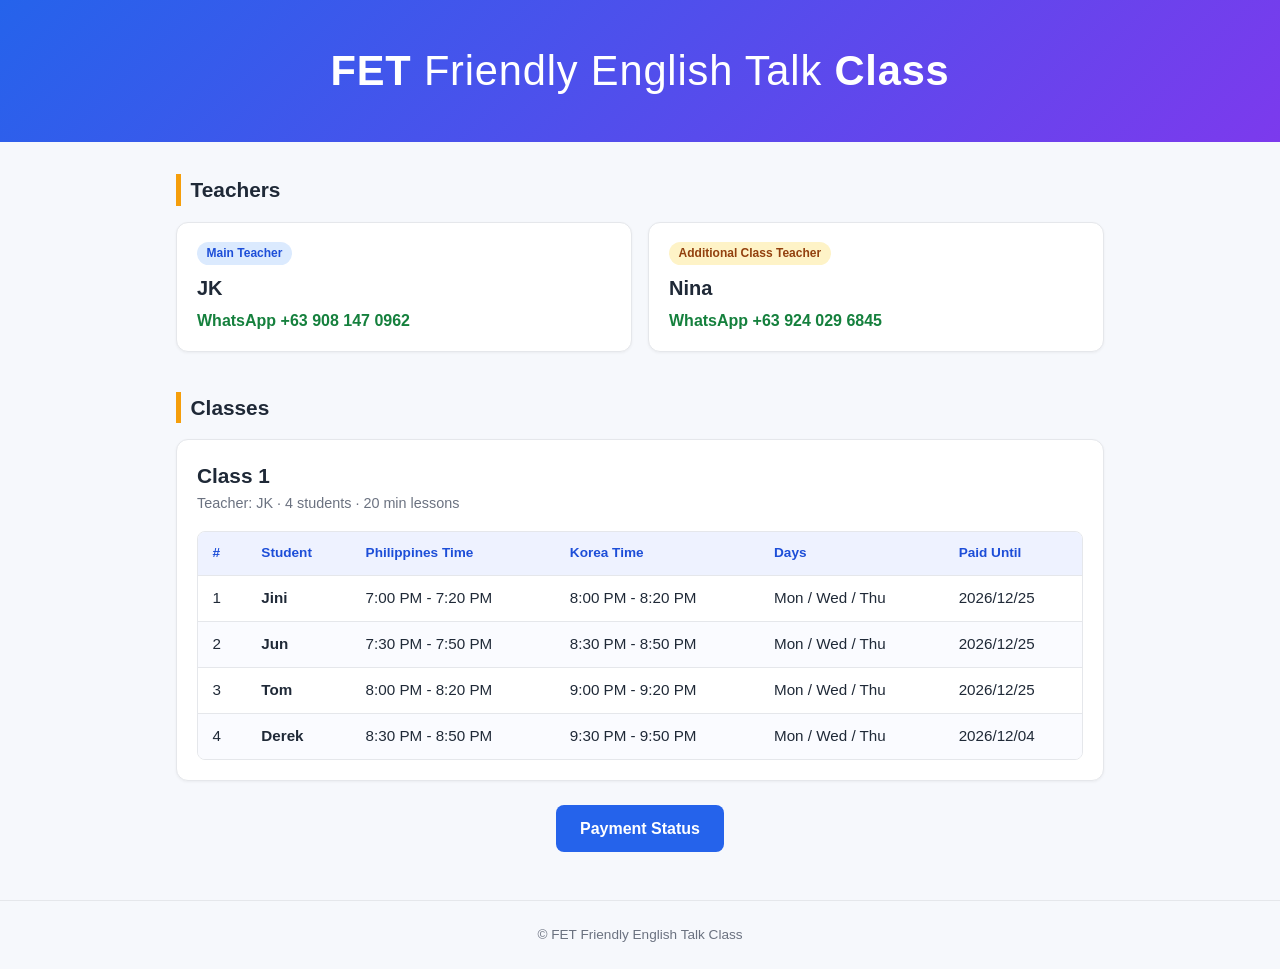
==== index.html @ 056a5c0e "파일 만들기 작성" ====
<!DOCTYPE html>
<html lang="en">
<head>
  <meta charset="UTF-8">
  <meta name="viewport" content="width=device-width, initial-scale=1">
  <title>FET Friendly English Talk Class</title>
  <link rel="stylesheet" href="css/style.css">
</head>
<body>
  <header class="site-header">
    <h1>FET <span>Friendly English Talk</span> Class</h1>
  </header>

  <main>
    <section class="teachers" aria-labelledby="teachers-title">
      <h2 id="teachers-title">Teachers</h2>
      <ul class="teacher-list">
        <li class="teacher-card">
          <span class="badge">Main Teacher</span>
          <h3>JK</h3>
          <a href="https://wa.me/639081470962" target="_blank" rel="noopener">
            WhatsApp +63 908 147 0962
          </a>
        </li>
        <li class="teacher-card">
          <span class="badge badge-sub">Additional Class Teacher</span>
          <h3>Nina</h3>
          <a href="https://wa.me/639240296845" target="_blank" rel="noopener">
            WhatsApp +63 924 029 6845
          </a>
        </li>
      </ul>
    </section>

    <section class="classes" aria-labelledby="classes-title">
      <h2 id="classes-title">Classes</h2>

      <article class="class-card" id="class-1" data-class="class1">
        <div class="class-head">
          <div>
            <h3>Class 1</h3>
            <p class="meta">Teacher: JK &middot; 4 students &middot; 20 min lessons</p>
          </div>
        </div>

        <div class="table-wrap">
          <table class="schedule">
            <thead>
              <tr>
                <th>#</th>
                <th>Student</th>
                <th>Philippines Time</th>
                <th>Korea Time</th>
                <th>Days</th>
                <th>Paid Until</th>
              </tr>
            </thead>
            <tbody data-class="class1"></tbody>
          </table>
        </div>
      </article>

      <div class="payment-link">
        <a class="btn" href="payment.html">Payment Status</a>
      </div>
    </section>
  </main>

  <footer class="site-footer">
    &copy; FET Friendly English Talk Class
  </footer>

  <script src="js/main.js"></script>
</body>
</html>
---- css/style.css ----
:root {
  --bg: #f6f8fc;
  --card: #ffffff;
  --text: #1f2937;
  --muted: #6b7280;
  --primary: #2563eb;
  --primary-dark: #1d4ed8;
  --accent: #f59e0b;
  --border: #e5e7eb;
}

* { box-sizing: border-box; }

[hidden] { display: none !important; }

body {
  margin: 0;
  font-family: -apple-system, BlinkMacSystemFont, "Segoe UI", Roboto, "Noto Sans KR", sans-serif;
  background: var(--bg);
  color: var(--text);
  line-height: 1.5;
}

.site-header {
  background: linear-gradient(135deg, var(--primary), #7c3aed);
  color: #fff;
  text-align: center;
  padding: 2.5rem 1rem;
}

.site-header h1 {
  margin: 0;
  font-size: clamp(1.6rem, 5vw, 2.6rem);
  letter-spacing: 0.02em;
}

.site-header h1 span { font-weight: 400; }

main {
  max-width: 960px;
  margin: 0 auto;
  padding: 2rem 1rem 3rem;
}

h2 {
  margin: 0 0 1rem;
  font-size: 1.3rem;
  border-left: 5px solid var(--accent);
  padding-left: 0.6rem;
}

section + section { margin-top: 2.5rem; }

/* Teachers */
.teacher-list {
  list-style: none;
  margin: 0;
  padding: 0;
  display: grid;
  grid-template-columns: repeat(auto-fit, minmax(240px, 1fr));
  gap: 1rem;
}

.teacher-card {
  background: var(--card);
  border: 1px solid var(--border);
  border-radius: 12px;
  padding: 1.1rem 1.25rem;
  box-shadow: 0 1px 3px rgba(0, 0, 0, 0.05);
}

.teacher-card h3 { margin: 0.5rem 0 0.4rem; font-size: 1.25rem; }

.teacher-card a {
  color: #15803d;
  font-weight: 600;
  text-decoration: none;
}

.teacher-card a:hover { text-decoration: underline; }

.badge {
  display: inline-block;
  font-size: 0.75rem;
  font-weight: 600;
  padding: 0.15rem 0.6rem;
  border-radius: 999px;
  background: #dbeafe;
  color: var(--primary-dark);
}

.badge-sub { background: #fef3c7; color: #92400e; }

/* Classes */
.class-card {
  background: var(--card);
  border: 1px solid var(--border);
  border-radius: 12px;
  padding: 1.25rem;
  box-shadow: 0 1px 3px rgba(0, 0, 0, 0.05);
}

.class-card + .class-card { margin-top: 1.5rem; }

.class-head {
  display: flex;
  flex-wrap: wrap;
  align-items: center;
  justify-content: space-between;
  gap: 0.75rem;
  margin-bottom: 1rem;
}

.class-head h3 { margin: 0; font-size: 1.3rem; }
.meta { margin: 0.15rem 0 0; color: var(--muted); font-size: 0.9rem; }

.table-wrap {
  border: 1px solid var(--border);
  border-radius: 8px;
  overflow-x: auto;
}

.schedule {
  width: 100%;
  border-collapse: collapse;
  font-size: 0.95rem;
}

.schedule th,
.schedule td {
  padding: 0.7rem 0.9rem;
  text-align: left;
  white-space: nowrap;
  border-bottom: 1px solid var(--border);
}

.schedule thead th {
  background: #eef2ff;
  color: var(--primary-dark);
  font-size: 0.85rem;
}

.schedule tbody tr:last-child td { border-bottom: 0; }
.schedule tbody tr:nth-child(even) { background: #fafbff; }
.schedule tbody td:nth-child(2) { font-weight: 600; }

.site-footer {
  text-align: center;
  color: var(--muted);
  font-size: 0.85rem;
  padding: 1.5rem 1rem;
  border-top: 1px solid var(--border);
}

@media (max-width: 600px) {
  .schedule thead { display: none; }
  .schedule, .schedule tbody, .schedule tr, .schedule td { display: block; width: 100%; }
  .schedule tbody tr { padding: 0.5rem 0; border-bottom: 1px solid var(--border); }
  .schedule tbody tr:last-child { border-bottom: 0; }
  .schedule td { display: flex; justify-content: space-between; gap: 1rem; border: 0; padding: 0.3rem 0.9rem; }
  .schedule td::before { content: attr(data-label); color: var(--muted); font-size: 0.85rem; }
}

/* Payment */
.payment-link { margin-top: 1.5rem; text-align: center; }

.btn {
  display: inline-block;
  background: var(--primary);
  color: #fff;
  border: 0;
  cursor: pointer;
  text-decoration: none;
  font-weight: 600;
  font-size: 1rem;
  padding: 0.7rem 1.5rem;
  border-radius: 8px;
}

.btn:hover { background: var(--primary-dark); }

main.narrow { max-width: 480px; }

.lock-box {
  background: var(--card);
  border: 1px solid var(--border);
  border-radius: 12px;
  padding: 1.5rem;
  display: flex;
  flex-direction: column;
  gap: 0.75rem;
}

.lock-box input {
  font-size: 1.1rem;
  padding: 0.6rem 0.8rem;
  border: 1px solid var(--border);
  border-radius: 8px;
}

.error { margin: 0; color: #dc2626; font-size: 0.9rem; }

.payment-list {
  margin: 0;
  background: var(--card);
  border: 1px solid var(--border);
  border-radius: 12px;
  padding: 1.25rem 1.5rem;
}

.payment-list dt { color: var(--muted); font-size: 0.9rem; }
.payment-list dd { margin: 0.1rem 0 1rem; font-size: 1.6rem; font-weight: 700; }
.payment-list dd:last-child { margin-bottom: 0; }

.back { text-align: center; margin-top: 1.5rem; }
.back a { color: var(--primary); text-decoration: none; }
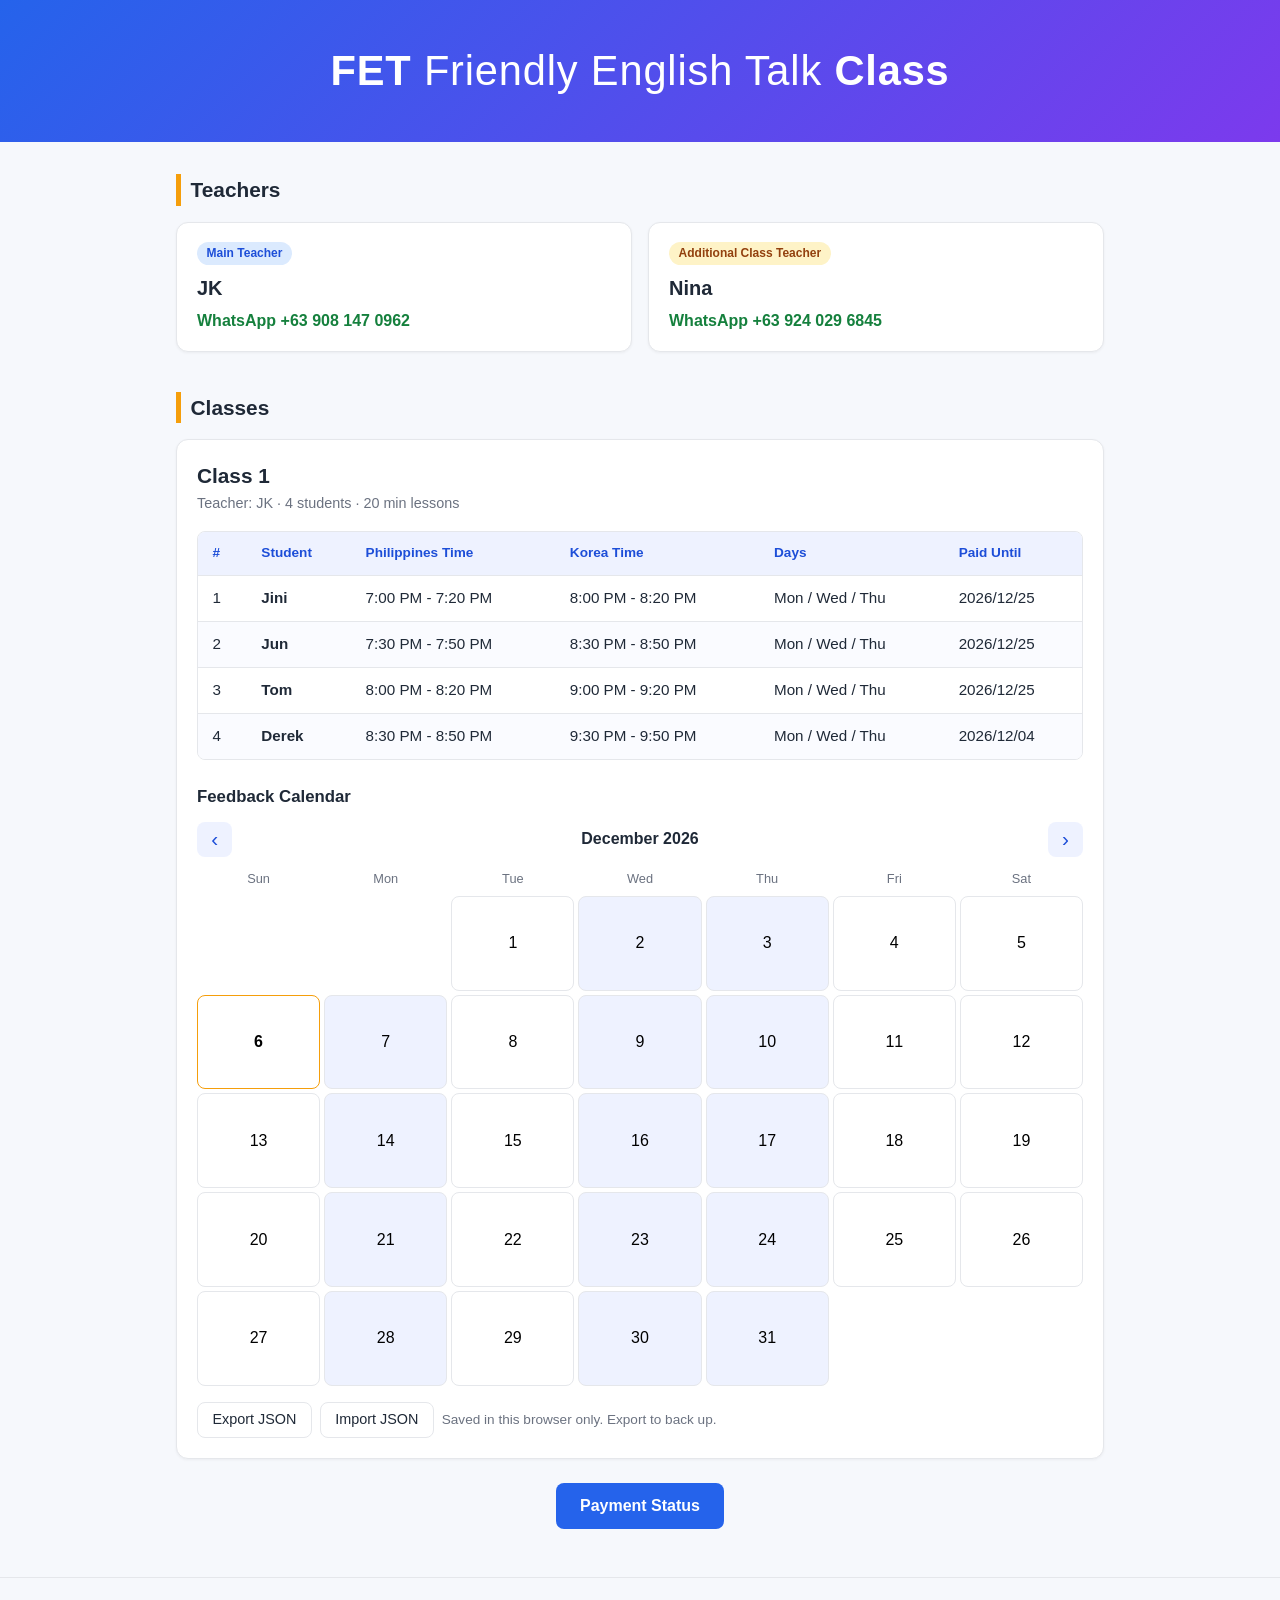
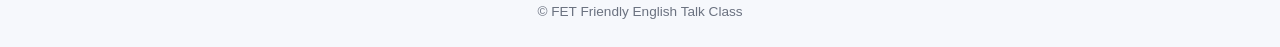
==== commit 1aac8564: "feedback add" ====
--- a/index.html
+++ b/index.html
@@ -58,6 +58,8 @@
             <tbody data-class="class1"></tbody>
           </table>
         </div>
+
+        <div class="feedback" data-class="class1"></div>
       </article>
 
       <div class="payment-link">
@@ -71,5 +73,6 @@
   </footer>
 
   <script src="js/main.js"></script>
+  <script src="js/feedback.js"></script>
 </body>
 </html>
--- a/css/style.css
+++ b/css/style.css
@@ -143,6 +143,122 @@
 .schedule tbody tr:last-child td { border-bottom: 0; }
 .schedule tbody tr:nth-child(even) { background: #fafbff; }
 .schedule tbody td:nth-child(2) { font-weight: 600; }
+
+/* Feedback calendar */
+.feedback { margin-top: 1.5rem; }
+.feedback-title { margin: 0 0 0.75rem; font-size: 1.05rem; }
+
+.cal-nav {
+  display: flex;
+  align-items: center;
+  justify-content: space-between;
+  margin-bottom: 0.5rem;
+}
+
+.cal-btn {
+  background: #eef2ff;
+  color: var(--primary-dark);
+  border: 0;
+  border-radius: 8px;
+  width: 2.2rem;
+  height: 2.2rem;
+  font-size: 1.3rem;
+  cursor: pointer;
+}
+
+.cal-btn:hover { background: #dbe4ff; }
+
+.cal-grid {
+  display: grid;
+  grid-template-columns: repeat(7, 1fr);
+  gap: 4px;
+}
+
+.cal-dow {
+  text-align: center;
+  font-size: 0.8rem;
+  color: var(--muted);
+  padding: 0.25rem 0;
+}
+
+.cal-day {
+  position: relative;
+  aspect-ratio: 1.3;
+  min-height: 2.4rem;
+  background: var(--card);
+  border: 1px solid var(--border);
+  border-radius: 8px;
+  font: inherit;
+  cursor: pointer;
+}
+
+.cal-day:hover { border-color: var(--primary); }
+.cal-day.is-class { background: #eef2ff; }
+.cal-day.is-today { font-weight: 700; border-color: var(--accent); }
+.cal-day.is-selected { background: var(--primary); border-color: var(--primary); color: #fff; }
+
+.cal-day.has-feedback::after {
+  content: "";
+  position: absolute;
+  bottom: 4px;
+  left: 50%;
+  width: 6px;
+  height: 6px;
+  margin-left: -3px;
+  border-radius: 50%;
+  background: #16a34a;
+}
+
+.cal-day.is-selected.has-feedback::after { background: #fff; }
+
+.fb-panel {
+  margin-top: 1rem;
+  padding: 1rem;
+  border: 1px solid var(--border);
+  border-radius: 8px;
+  background: #fafbff;
+}
+
+.fb-date { margin: 0 0 0.75rem; font-size: 1rem; }
+.fb-field { display: block; margin-bottom: 0.75rem; }
+.fb-name { display: block; font-weight: 600; font-size: 0.9rem; margin-bottom: 0.2rem; }
+
+.fb-field textarea {
+  width: 100%;
+  font: inherit;
+  padding: 0.5rem 0.7rem;
+  border: 1px solid var(--border);
+  border-radius: 8px;
+  resize: vertical;
+}
+
+.fb-actions, .fb-tools {
+  display: flex;
+  flex-wrap: wrap;
+  align-items: center;
+  gap: 0.5rem;
+}
+
+.fb-tools { margin-top: 1rem; }
+.fb-hint, .fb-status { color: var(--muted); font-size: 0.85rem; }
+.fb-status { color: #16a34a; }
+.fb-status.is-error { color: #dc2626; }
+
+.btn-small {
+  background: #fff;
+  color: var(--text);
+  border: 1px solid var(--border);
+  border-radius: 8px;
+  padding: 0.4rem 0.9rem;
+  font: inherit;
+  font-size: 0.9rem;
+  cursor: pointer;
+}
+
+.btn-small:hover { border-color: var(--primary); }
+.btn-primary { background: var(--primary); border-color: var(--primary); color: #fff; }
+.btn-primary:hover { background: var(--primary-dark); }
+.btn-danger { color: #dc2626; }
 
 .site-footer {
   text-align: center;
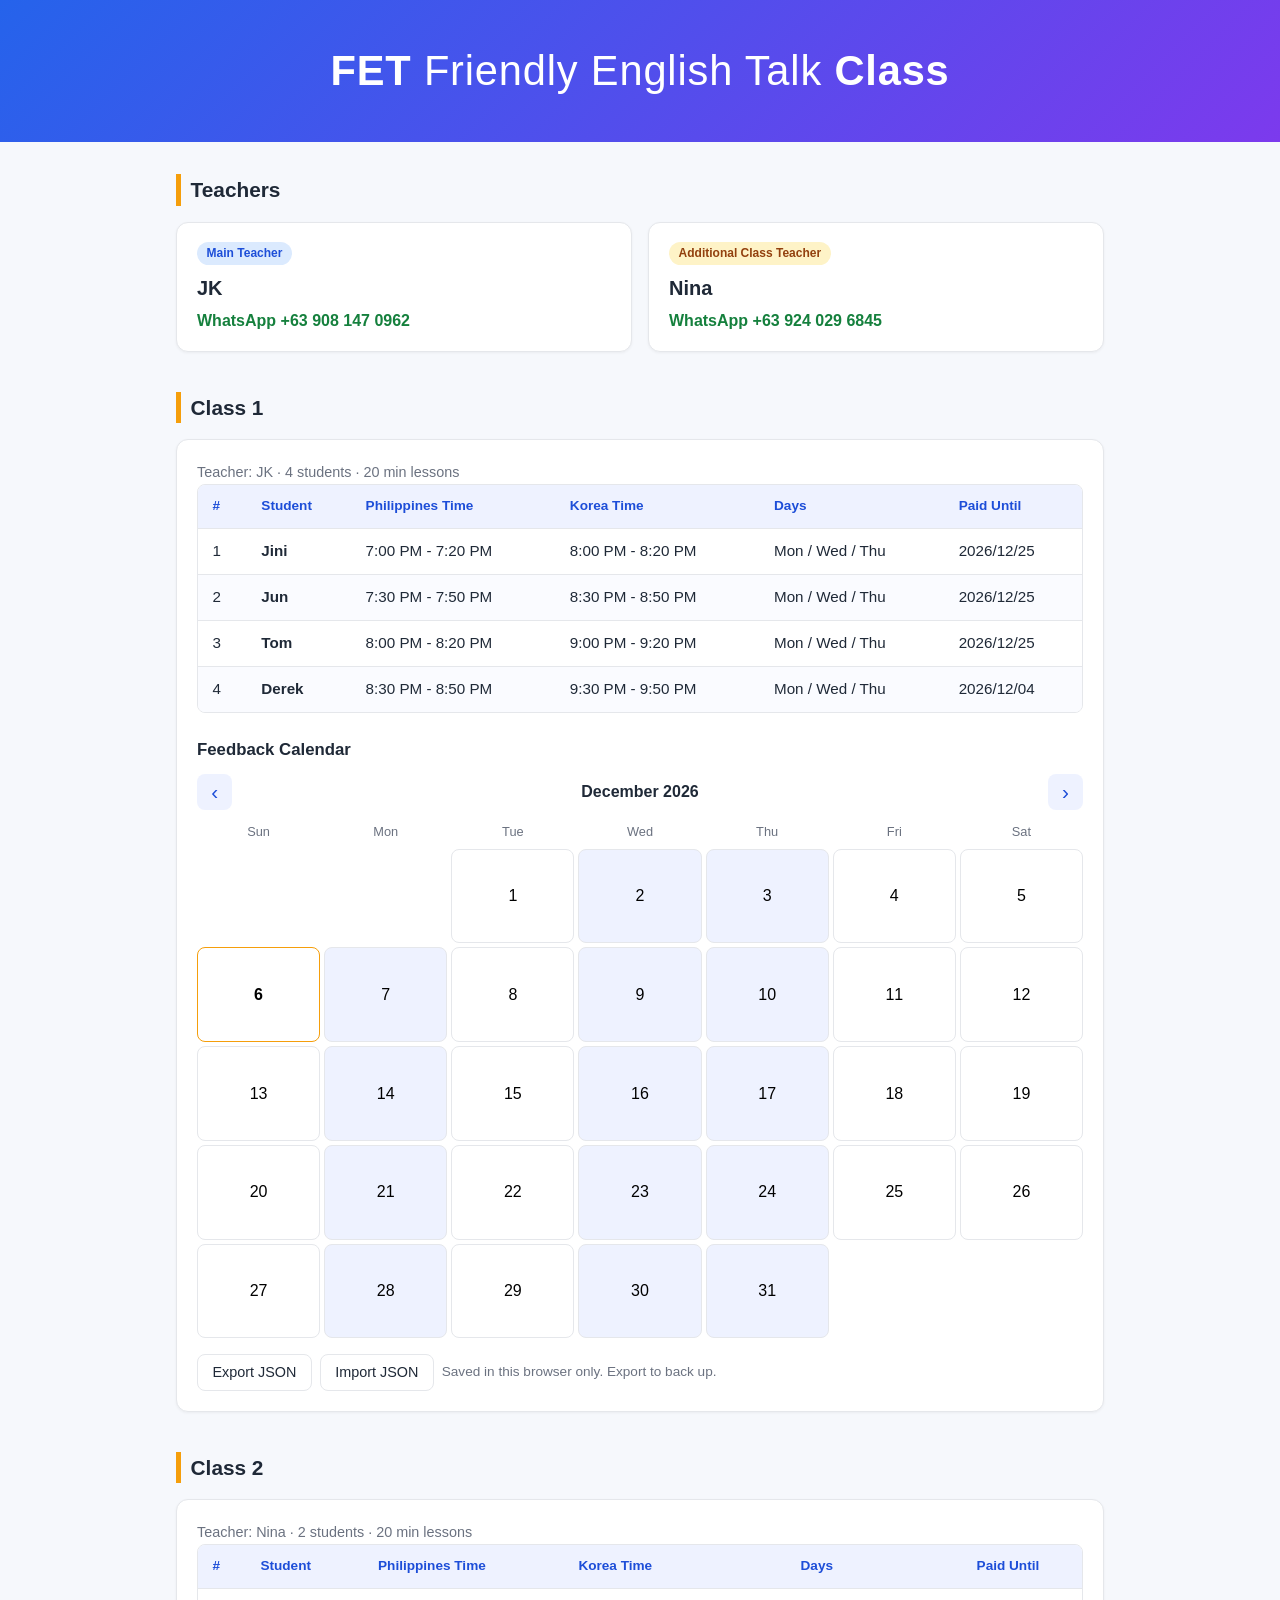
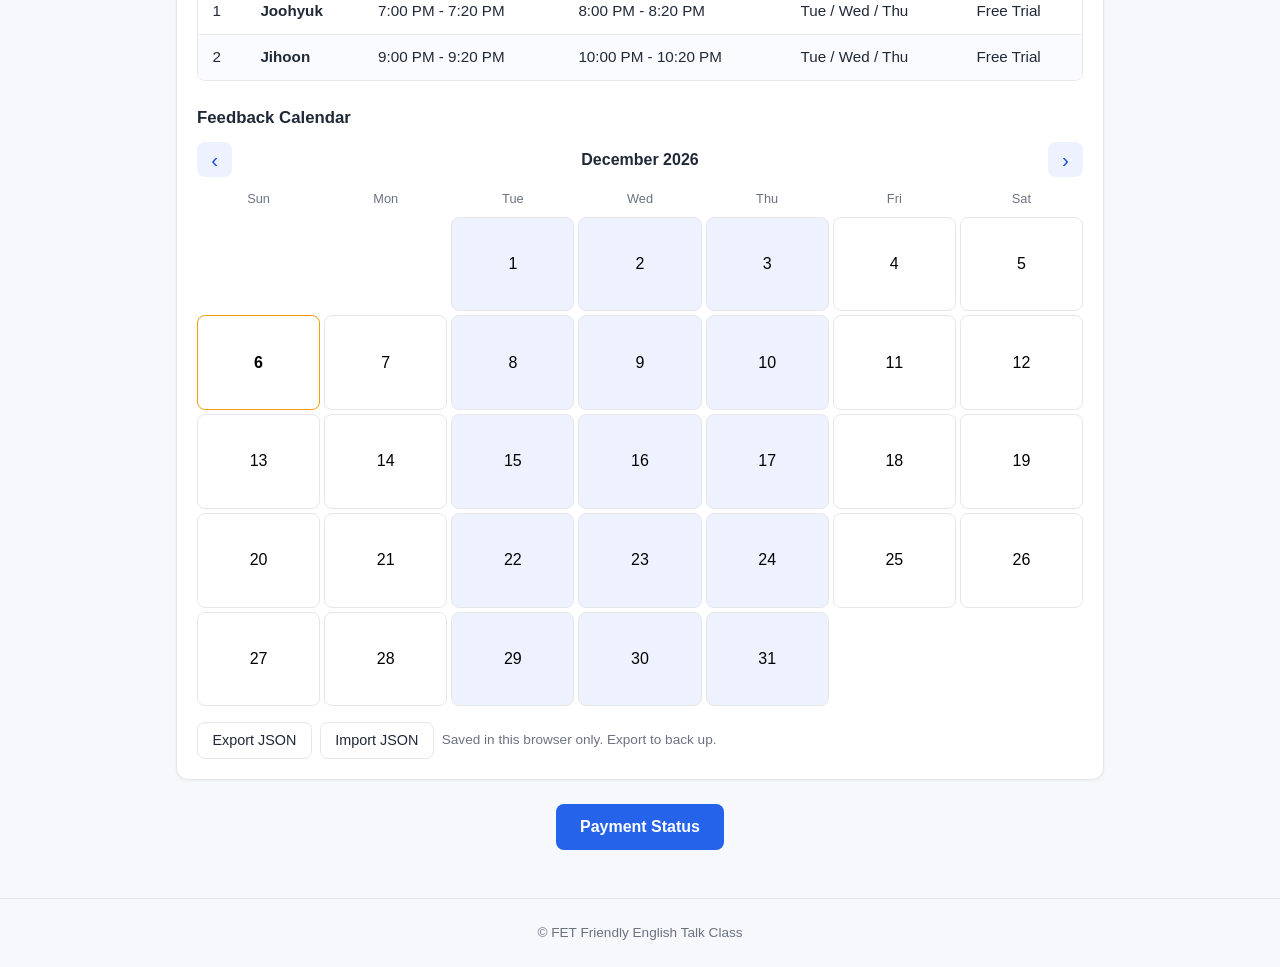
==== commit 51ddace3: "feedback add" ====
--- a/index.html
+++ b/index.html
@@ -32,16 +32,11 @@
       </ul>
     </section>
 
-    <section class="classes" aria-labelledby="classes-title">
-      <h2 id="classes-title">Classes</h2>
+    <section class="classes" aria-labelledby="class1-title">
+      <h2 id="class1-title">Class 1</h2>
 
       <article class="class-card" id="class-1" data-class="class1">
-        <div class="class-head">
-          <div>
-            <h3>Class 1</h3>
-            <p class="meta">Teacher: JK &middot; 4 students &middot; 20 min lessons</p>
-          </div>
-        </div>
+        <p class="meta">Teacher: JK &middot; 4 students &middot; 20 min lessons</p>
 
         <div class="table-wrap">
           <table class="schedule">
@@ -61,11 +56,37 @@
 
         <div class="feedback" data-class="class1"></div>
       </article>
+    </section>
 
-      <div class="payment-link">
-        <a class="btn" href="payment.html">Payment Status</a>
-      </div>
+    <section class="classes" aria-labelledby="class2-title">
+      <h2 id="class2-title">Class 2</h2>
+
+      <article class="class-card" id="class-2" data-class="class2">
+        <p class="meta">Teacher: Nina &middot; 2 students &middot; 20 min lessons</p>
+
+        <div class="table-wrap">
+          <table class="schedule">
+            <thead>
+              <tr>
+                <th>#</th>
+                <th>Student</th>
+                <th>Philippines Time</th>
+                <th>Korea Time</th>
+                <th>Days</th>
+                <th>Paid Until</th>
+              </tr>
+            </thead>
+            <tbody data-class="class2"></tbody>
+          </table>
+        </div>
+
+        <div class="feedback" data-class="class2"></div>
+      </article>
     </section>
+
+    <div class="payment-link">
+      <a class="btn" href="payment.html">Payment Status</a>
+    </div>
   </main>
 
   <footer class="site-footer">
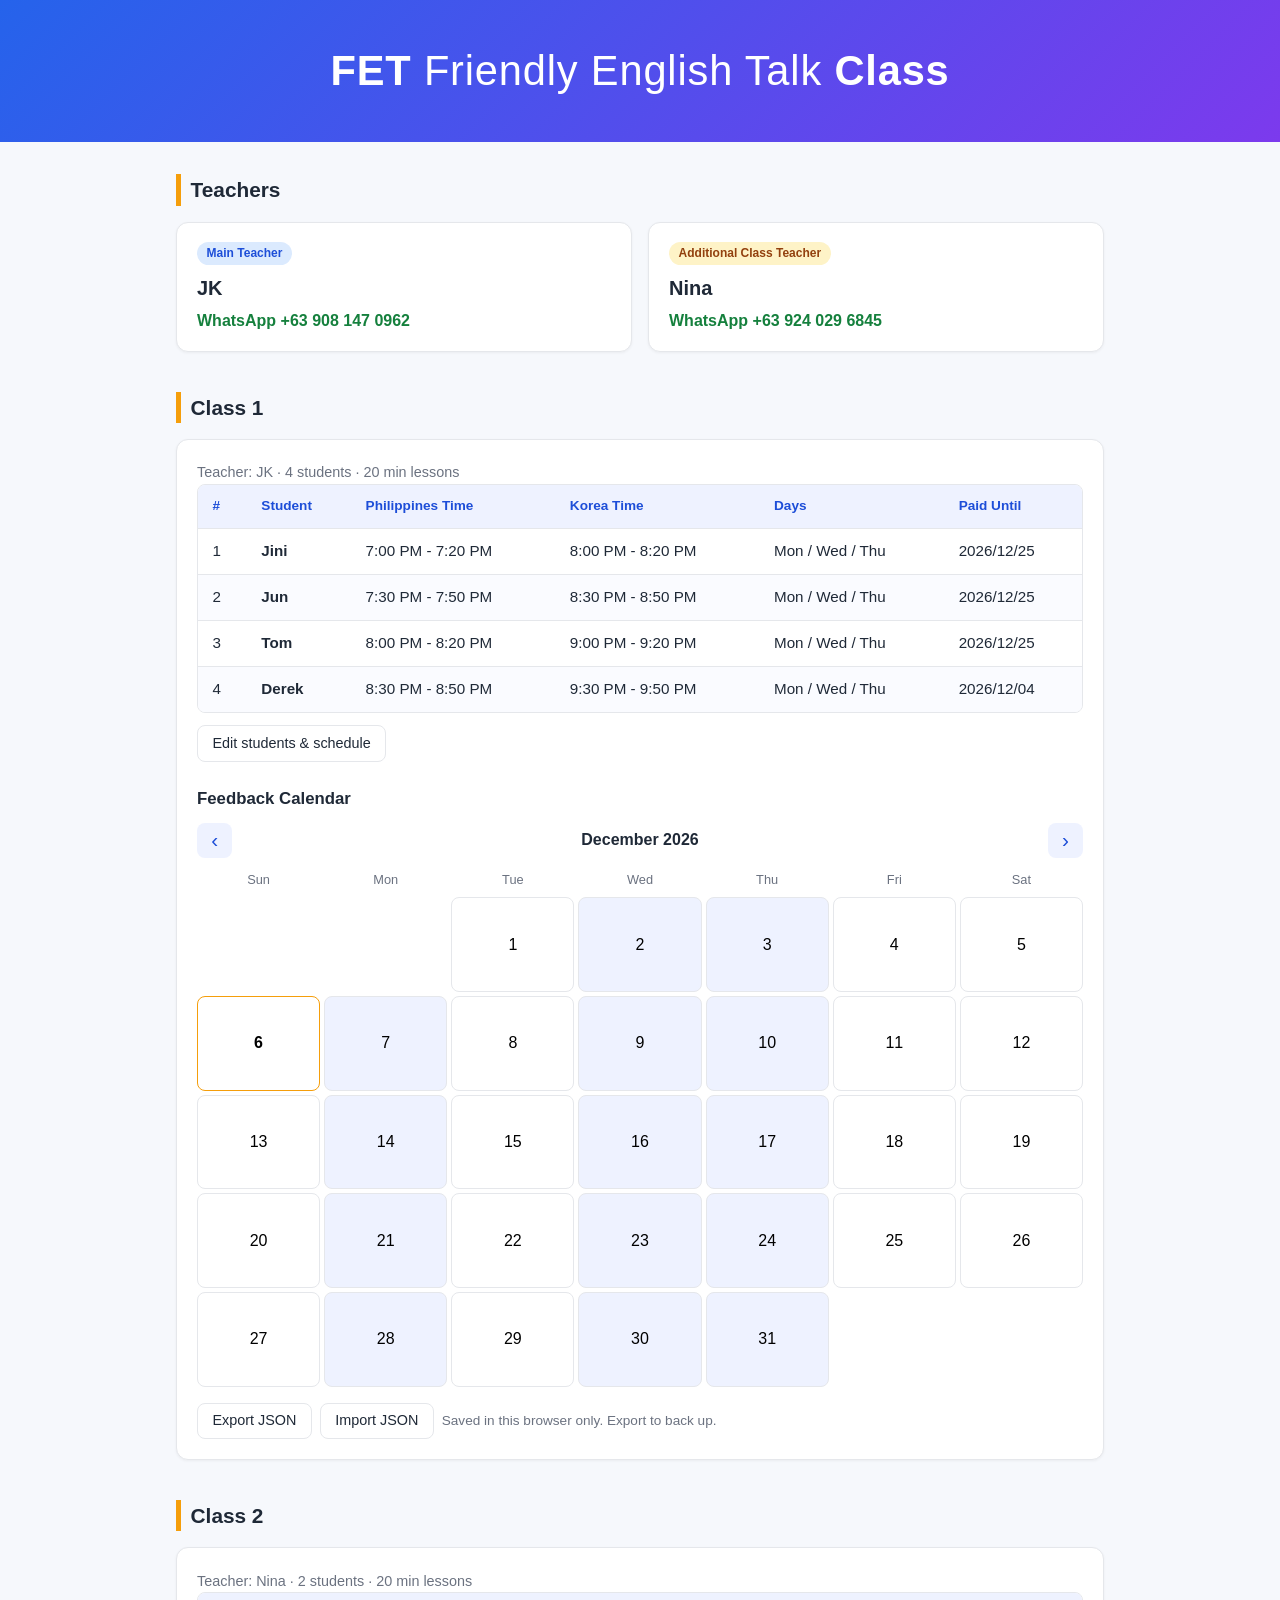
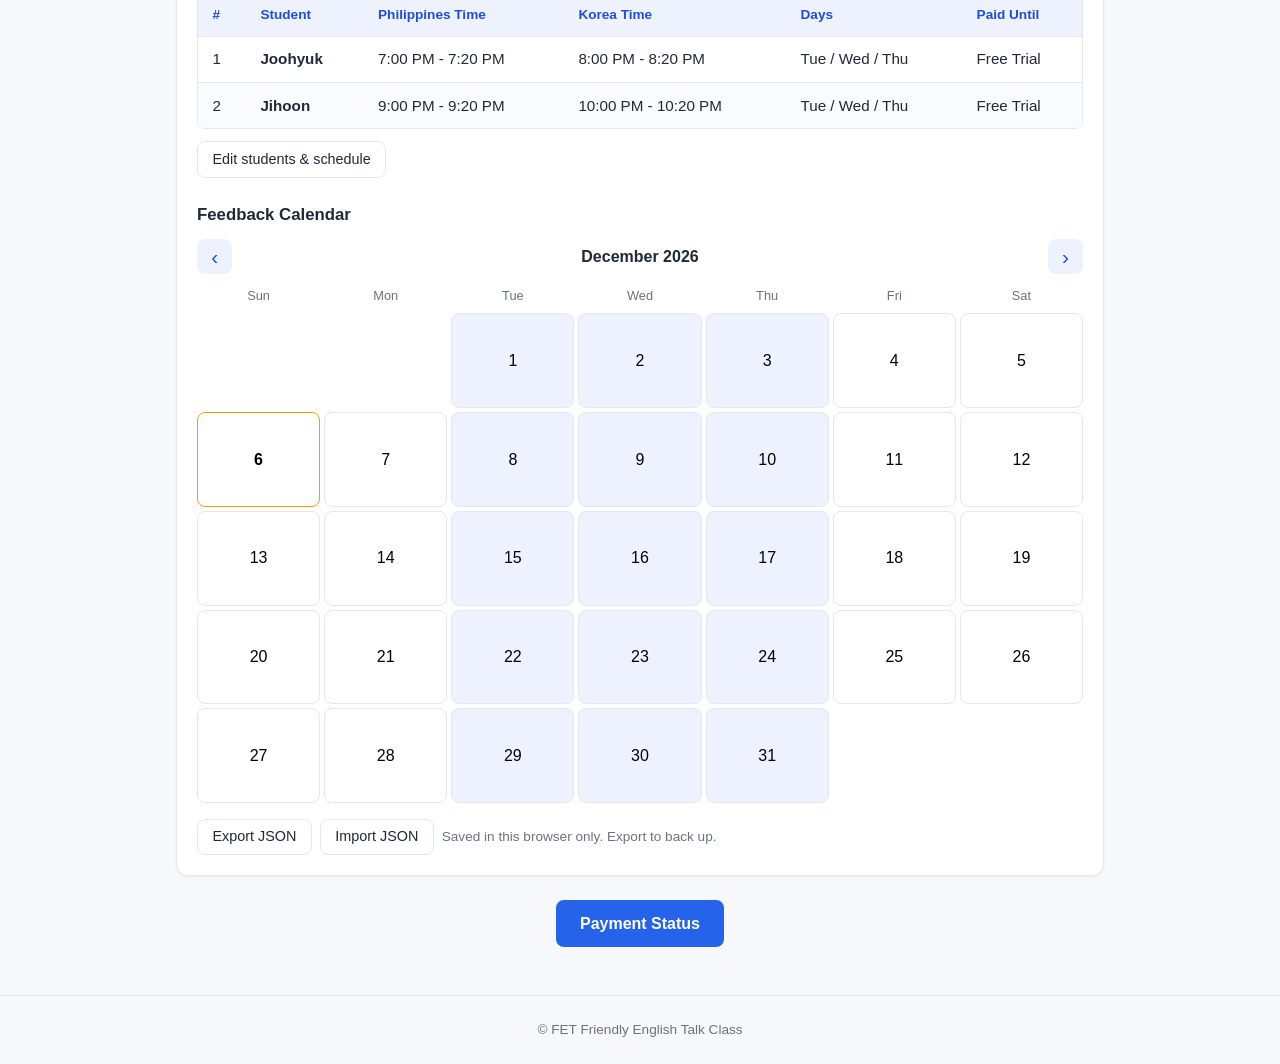
==== commit 2acc3973: "feedback add" ====
--- a/index.html
+++ b/index.html
@@ -36,7 +36,7 @@
       <h2 id="class1-title">Class 1</h2>
 
       <article class="class-card" id="class-1" data-class="class1">
-        <p class="meta">Teacher: JK &middot; 4 students &middot; 20 min lessons</p>
+        <p class="meta">Teacher: JK &middot; <span data-count>4</span> students &middot; 20 min lessons</p>
 
         <div class="table-wrap">
           <table class="schedule">
@@ -62,7 +62,7 @@
       <h2 id="class2-title">Class 2</h2>
 
       <article class="class-card" id="class-2" data-class="class2">
-        <p class="meta">Teacher: Nina &middot; 2 students &middot; 20 min lessons</p>
+        <p class="meta">Teacher: Nina &middot; <span data-count>2</span> students &middot; 20 min lessons</p>
 
         <div class="table-wrap">
           <table class="schedule">
--- a/css/style.css
+++ b/css/style.css
@@ -143,6 +143,51 @@
 .schedule tbody tr:last-child td { border-bottom: 0; }
 .schedule tbody tr:nth-child(even) { background: #fafbff; }
 .schedule tbody td:nth-child(2) { font-weight: 600; }
+
+/* Roster editing */
+.roster-tools {
+  display: flex;
+  flex-wrap: wrap;
+  align-items: center;
+  gap: 0.5rem;
+  margin-top: 0.75rem;
+}
+
+.roster-msg { color: #dc2626; font-size: 0.85rem; }
+
+.roster-tools .roster-pw {
+  width: 9rem;
+  font: inherit;
+  padding: 0.4rem 0.7rem;
+  border: 1px solid var(--border);
+  border-radius: 8px;
+}
+
+.schedule input {
+  width: 100%;
+  min-width: 7rem;
+  font: inherit;
+  font-size: 0.9rem;
+  padding: 0.3rem 0.5rem;
+  border: 1px solid var(--border);
+  border-radius: 6px;
+  background: #fff;
+}
+
+.row-ctrl { display: flex; align-items: center; gap: 0.4rem; }
+
+.row-del {
+  background: none;
+  border: 0;
+  color: #dc2626;
+  cursor: pointer;
+  font-size: 1rem;
+  padding: 0 0.25rem;
+}
+
+@media (max-width: 600px) {
+  .schedule td input { flex: 1; max-width: 65%; min-width: 0; }
+}
 
 /* Feedback calendar */
 .feedback { margin-top: 1.5rem; }
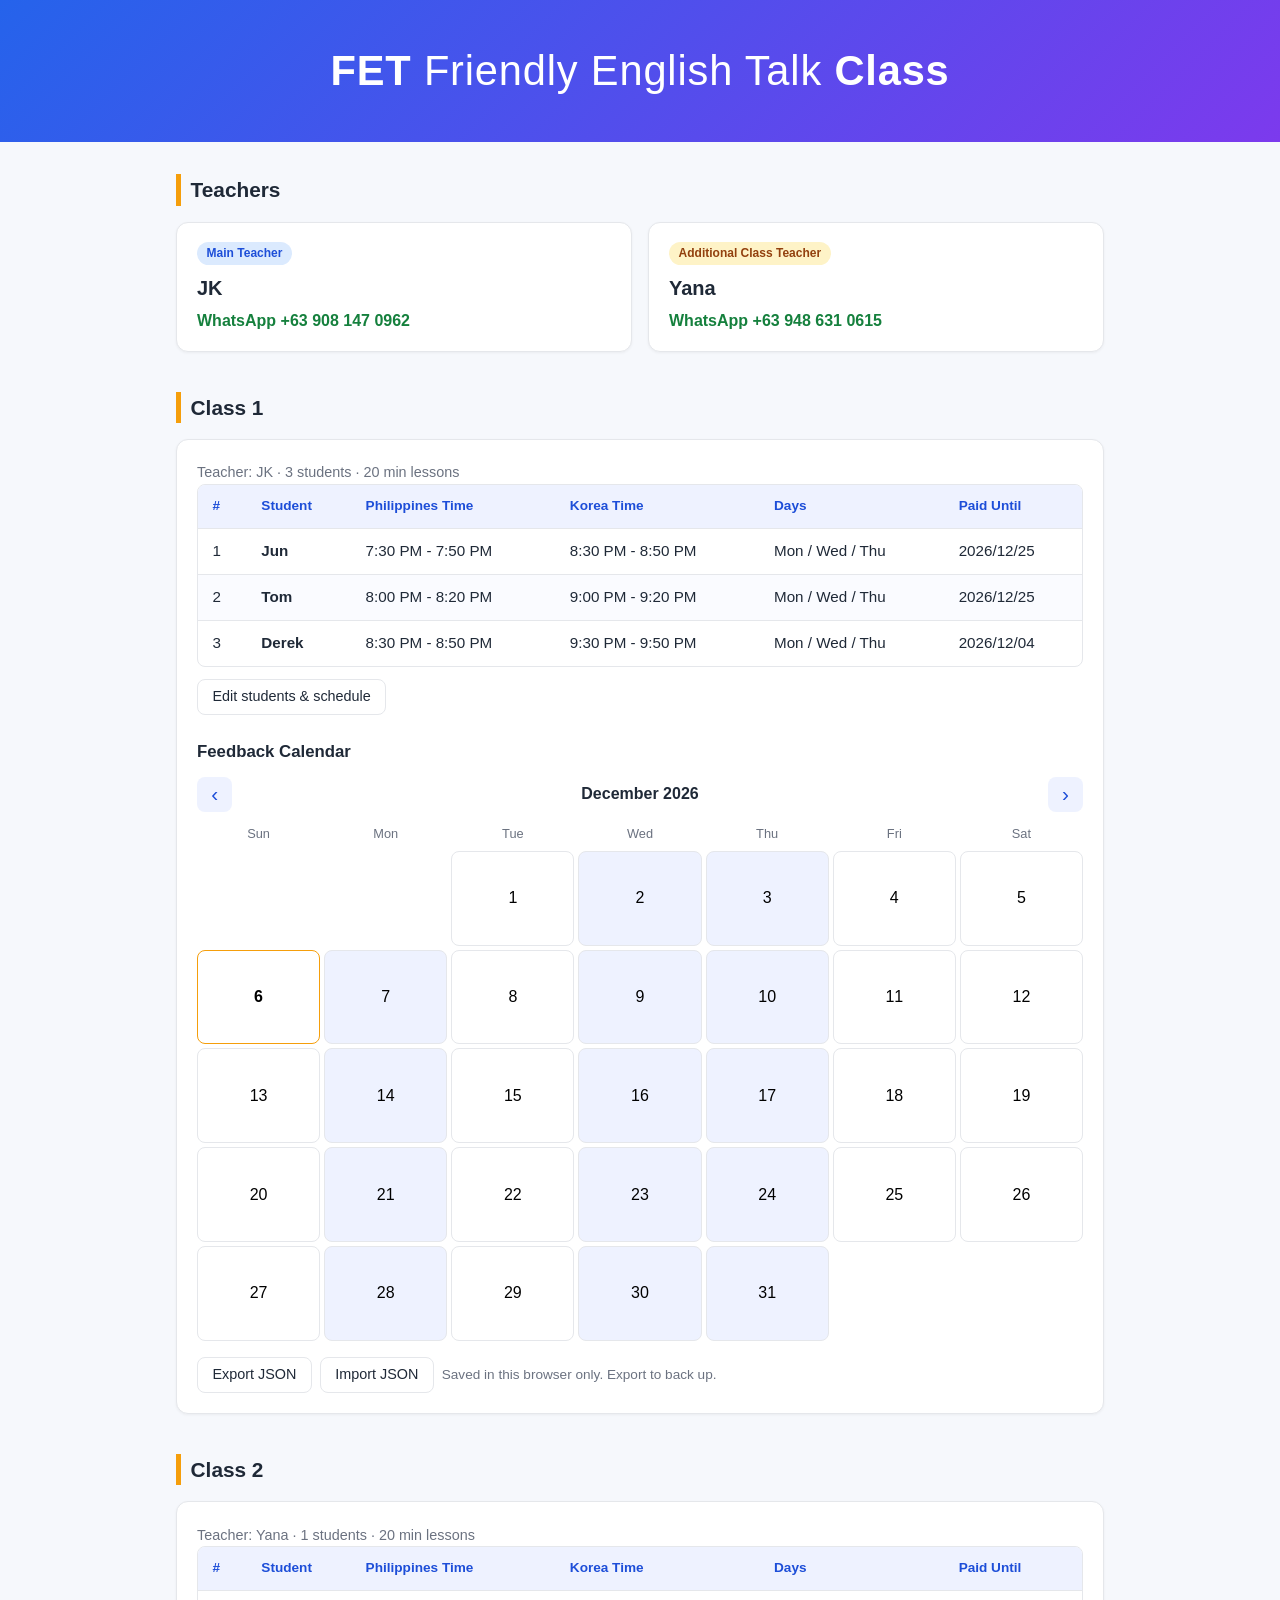
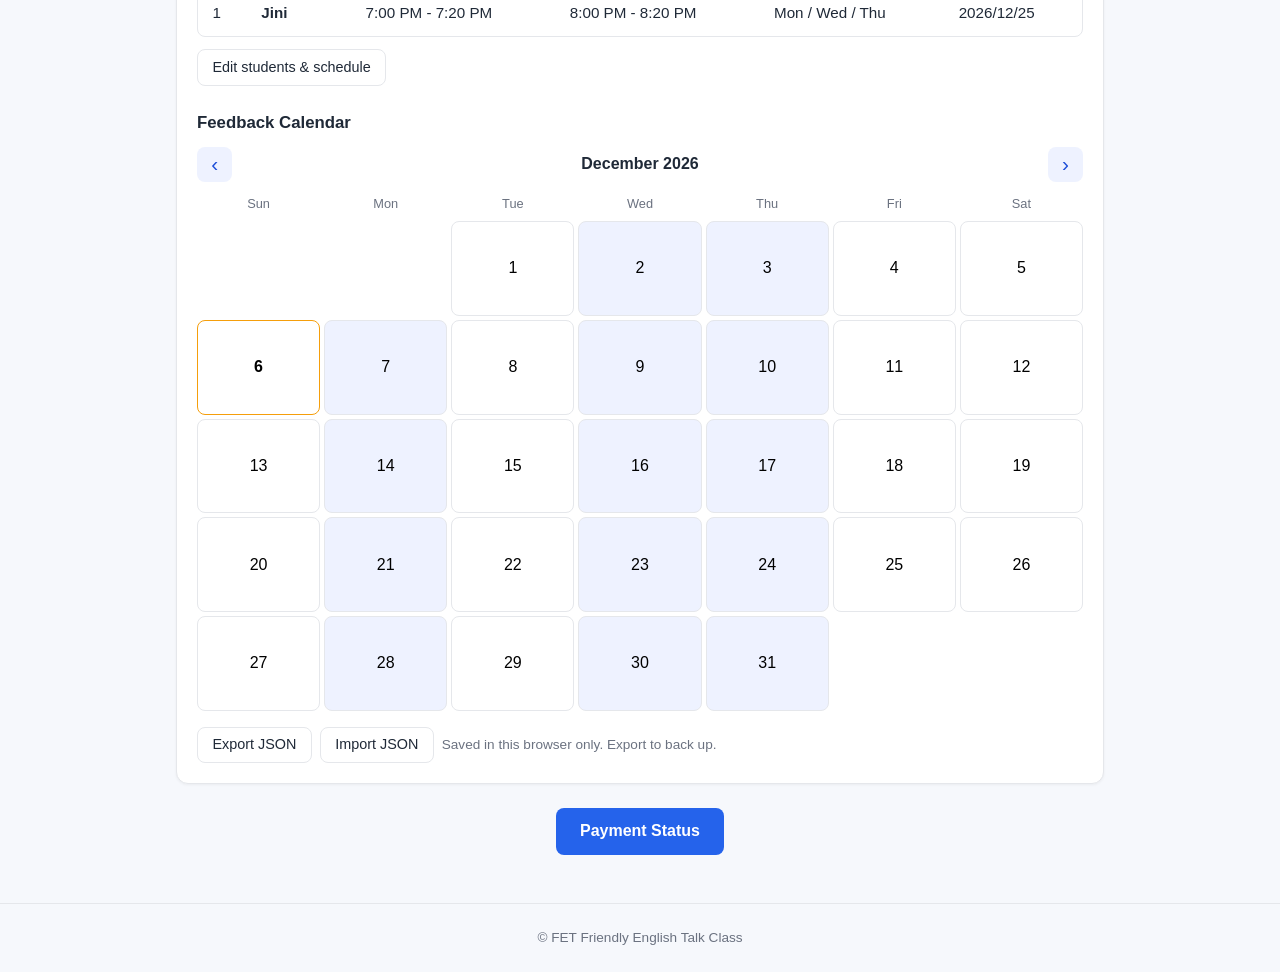
==== commit 5df40783: "선생님 Nina를 Yana로 변경, Jini를 Class 2로 이동, Joohyuk/Jihoon 삭제 Co-Authored-By: Claude Sonnet 5.5 <noreply@" ====
--- a/index.html
+++ b/index.html
@@ -24,9 +24,9 @@
         </li>
         <li class="teacher-card">
           <span class="badge badge-sub">Additional Class Teacher</span>
-          <h3>Nina</h3>
-          <a href="https://wa.me/639240296845" target="_blank" rel="noopener">
-            WhatsApp +63 924 029 6845
+          <h3>Yana</h3>
+          <a href="https://wa.me/639486310615" target="_blank" rel="noopener">
+            WhatsApp +63 948 631 0615
           </a>
         </li>
       </ul>
@@ -36,7 +36,7 @@
       <h2 id="class1-title">Class 1</h2>
 
       <article class="class-card" id="class-1" data-class="class1">
-        <p class="meta">Teacher: JK &middot; <span data-count>4</span> students &middot; 20 min lessons</p>
+        <p class="meta">Teacher: JK &middot; <span data-count>3</span> students &middot; 20 min lessons</p>
 
         <div class="table-wrap">
           <table class="schedule">
@@ -62,7 +62,7 @@
       <h2 id="class2-title">Class 2</h2>
 
       <article class="class-card" id="class-2" data-class="class2">
-        <p class="meta">Teacher: Nina &middot; <span data-count>2</span> students &middot; 20 min lessons</p>
+        <p class="meta">Teacher: Yana &middot; <span data-count>1</span> students &middot; 20 min lessons</p>
 
         <div class="table-wrap">
           <table class="schedule">
